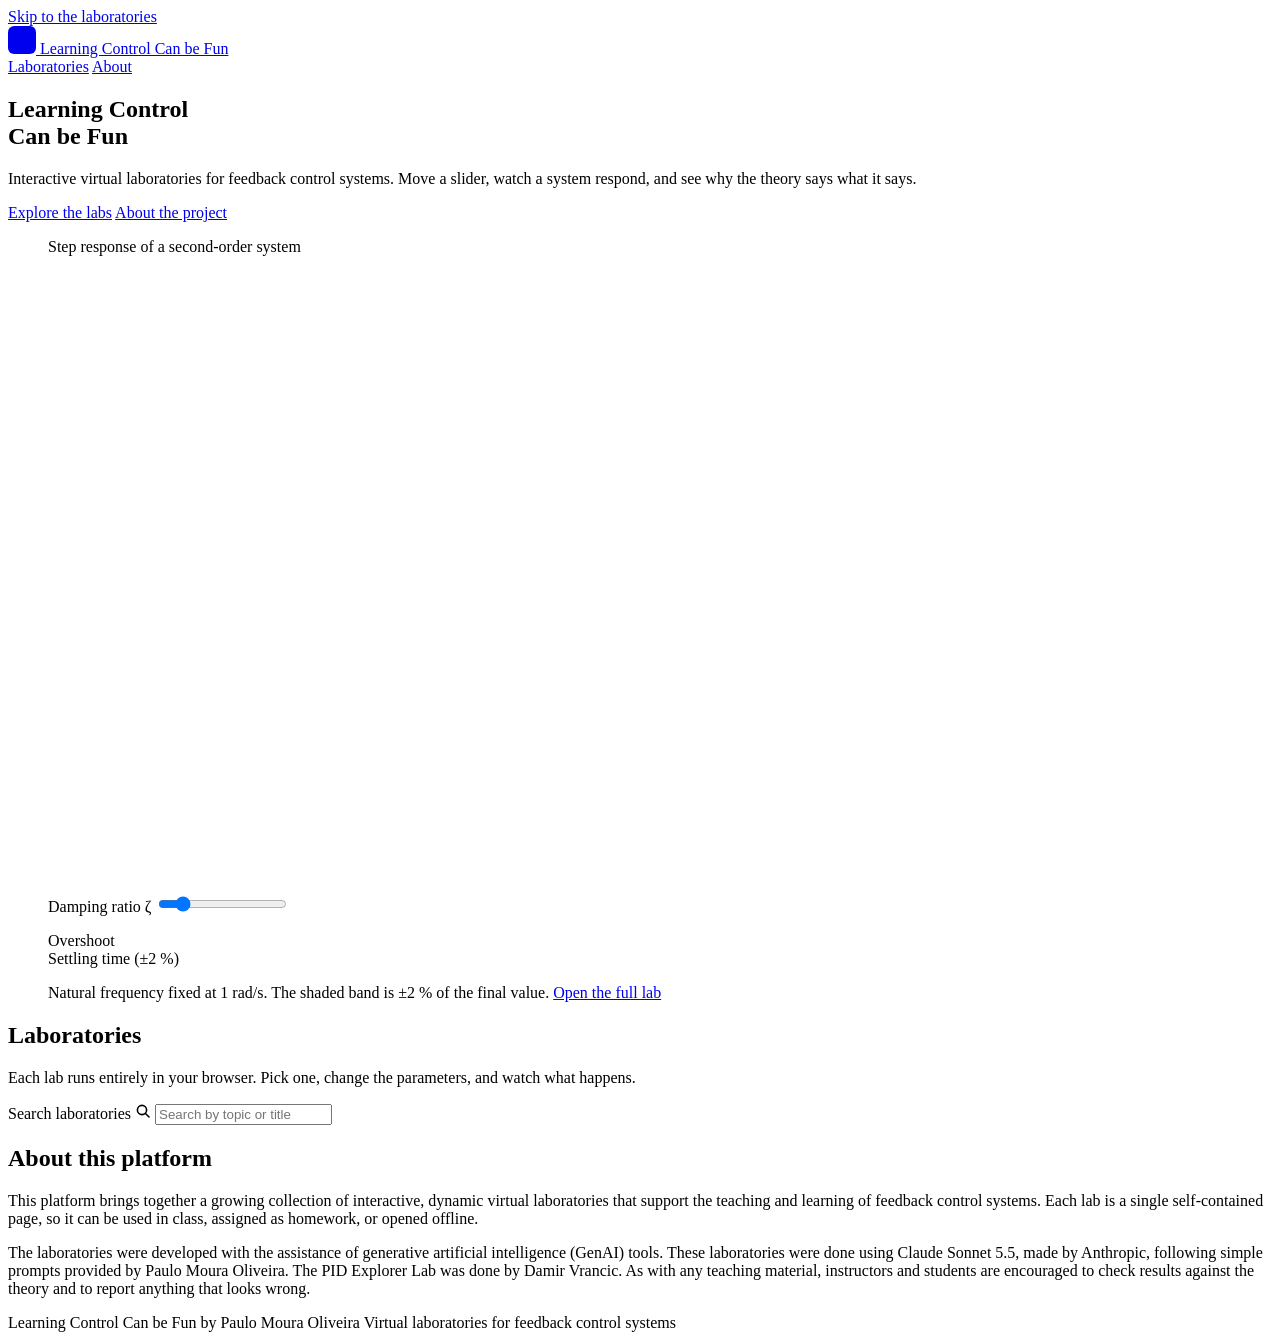
==== index.html @ dac84f68 "Add files via upload" ====
<!DOCTYPE html>
<html lang="en">
<head>
<meta charset="utf-8">
<meta name="viewport" content="width=device-width, initial-scale=1, viewport-fit=cover">
<title>Learning Control Can be Fun: interactive labs for feedback control systems</title>
<meta name="description" content="Interactive virtual laboratories for teaching and learning feedback control systems: step response, stability, steady-state error and PID control.">
<link rel="icon" href="data:image/svg+xml,%3Csvg xmlns='http://www.w3.org/2000/svg' viewBox='0 0 32 32'%3E%3Crect width='32' height='32' rx='7' fill='%230e1b33'/%3E%3Cpath d='M5 25V22C9 22 9 8 14 8s4 13 8 13 3-9 5-9' fill='none' stroke='%23ffb23e' stroke-width='2.6' stroke-linecap='round' stroke-linejoin='round'/%3E%3C/svg%3E">
<link rel="stylesheet" href="assets/site.css">
</head>
<body>
<a class="skip" href="#labs">Skip to the laboratories</a>

<header class="top">
  <div class="wrap top-in">
    <a class="brand" href="#top" aria-label="Learning Control Can be Fun, home">
      <svg width="28" height="28" viewBox="0 0 32 32" aria-hidden="true"><rect width="32" height="32" rx="7" fill="currentColor"/><path d="M5 25V22C9 22 9 8 14 8s4 13 8 13 3-9 5-9" fill="none" stroke="var(--amber)" stroke-width="2.6" stroke-linecap="round" stroke-linejoin="round"/></svg>
      <span>Learning Control Can be Fun</span>
    </a>
    <nav aria-label="Site">
      <a href="#labs">Laboratories</a>
      <a href="#about">About</a>
    </nav>
  </div>
</header>

<main id="top">
  <section class="hero">
    <div class="wrap hero-in">
      <div class="hero-text">
        <h1>Learning Control<br>Can be Fun</h1>
        <p class="lede">Interactive virtual laboratories for feedback control systems. Move a slider, watch a system respond, and see why the theory says what it says.</p>
        <div class="cta">
          <a class="btn primary" href="#labs">Explore the labs</a>
          <a class="btn" href="#about">About the project</a>
        </div>
        <p class="stat" id="count" aria-live="polite"></p>
      </div>

      <figure class="scope" aria-labelledby="scope-cap">
        <div class="scope-head">
          <span class="scope-title">Step response of a second-order system</span>
          <span class="scope-badge" id="verdict"></span>
        </div>
        <svg id="plot" viewBox="0 0 560 300" role="img" aria-label="Step response curve that changes with the damping ratio">
          <g id="grid"></g>
          <rect id="band" x="44" width="506"></rect>
          <line id="ref" x1="44" x2="550"></line>
          <path id="curve" pathLength="1"></path>
        </svg>
        <div class="scope-ctl">
          <label for="zeta">Damping ratio ζ <output id="zv"></output></label>
          <input id="zeta" type="range" min="0.1" max="2" step="0.05" value="0.4">
        </div>
        <dl class="readout">
          <div><dt>Overshoot</dt><dd id="os"></dd></div>
          <div><dt>Settling time (±2 %)</dt><dd id="ts"></dd></div>
        </dl>
        <figcaption id="scope-cap">Natural frequency fixed at 1 rad/s. The shaded band is ±2 % of the final value. <a id="scope-link" href="#labs">Open the full lab</a></figcaption>
      </figure>
    </div>
  </section>

  <section class="labs wrap" id="labs" aria-labelledby="labs-h">
    <div class="labs-head">
      <div>
        <h2 id="labs-h">Laboratories</h2>
        <p class="sub">Each lab runs entirely in your browser. Pick one, change the parameters, and watch what happens.</p>
      </div>
      <div class="tools">
        <label class="search"><span class="sr">Search laboratories</span>
          <svg width="16" height="16" viewBox="0 0 16 16" fill="none" stroke="currentColor" stroke-width="1.6" stroke-linecap="round" aria-hidden="true"><circle cx="7" cy="7" r="4.6"/><path d="m10.5 10.5 3.5 3.5"/></svg>
          <input id="q" type="search" placeholder="Search by topic or title" autocomplete="off">
        </label>
        <div class="chips" id="chips" role="group" aria-label="Filter by level"></div>
      </div>
    </div>
    <p class="empty" id="empty" hidden>No laboratory matches. Try a different word or clear the level filter.</p>
    <div class="cards" id="cards"></div>
  </section>

  <section class="about wrap" id="about" aria-labelledby="about-h">
    <h2 id="about-h">About this platform</h2>
    <div class="about-grid">
      <p>This platform brings together a growing collection of interactive, dynamic virtual laboratories that support the teaching and learning of feedback control systems. Each lab is a single self-contained page, so it can be used in class, assigned as homework, or opened offline.</p>
      <p>The laboratories were developed with the assistance of generative artificial intelligence (GenAI) tools. These laboratories were done using Claude Sonnet 5.5, made by Anthropic, following simple prompts provided by Paulo Moura Oliveira. The PID Explorer Lab was done by Damir Vrancic. As with any teaching material, instructors and students are encouraged to check results against the theory and to report anything that looks wrong.</p>
    </div>
  </section>
</main>

<footer class="foot">
  <div class="wrap">
    <span>Learning Control Can be Fun by Paulo Moura Oliveira</span>
    <span>Virtual laboratories for feedback control systems </span>
  </div>
</footer>

<script src="assets/labs.js"></script>
<script src="assets/app.js"></script>
</body>
</html>
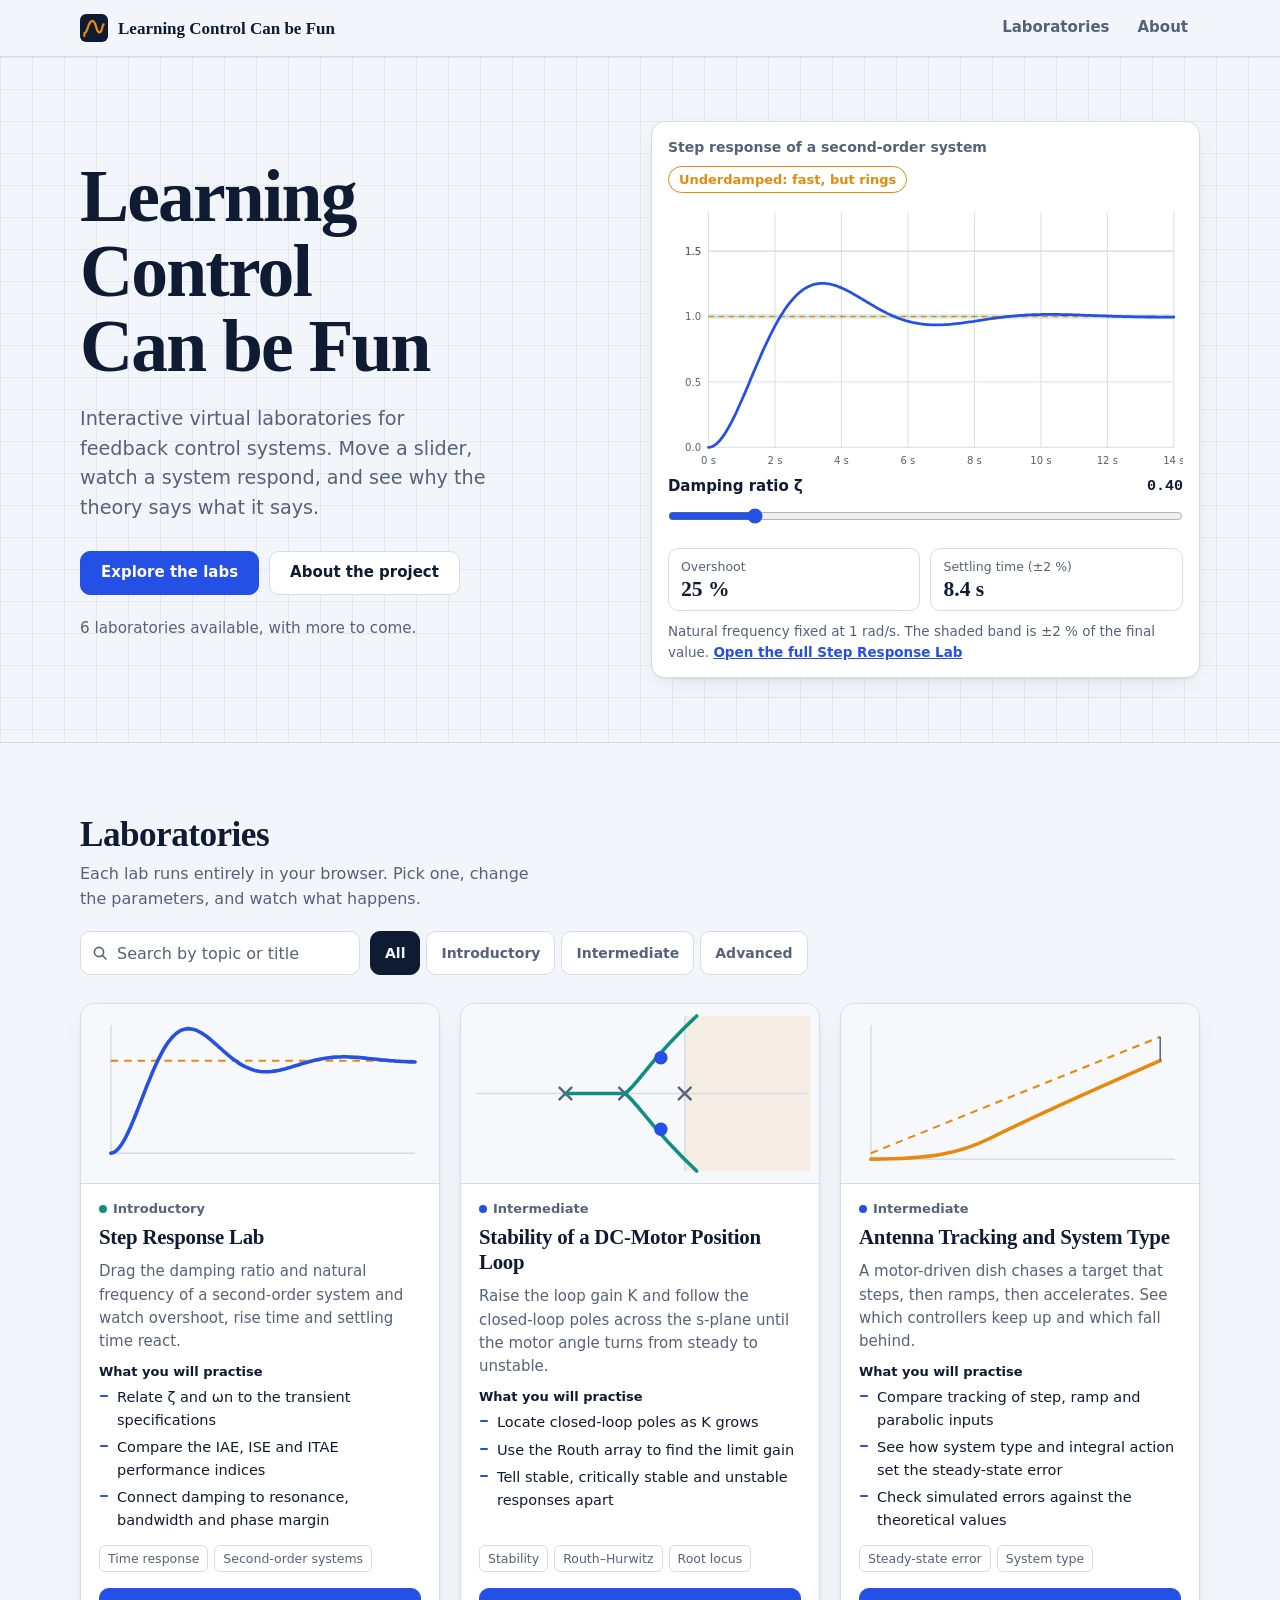
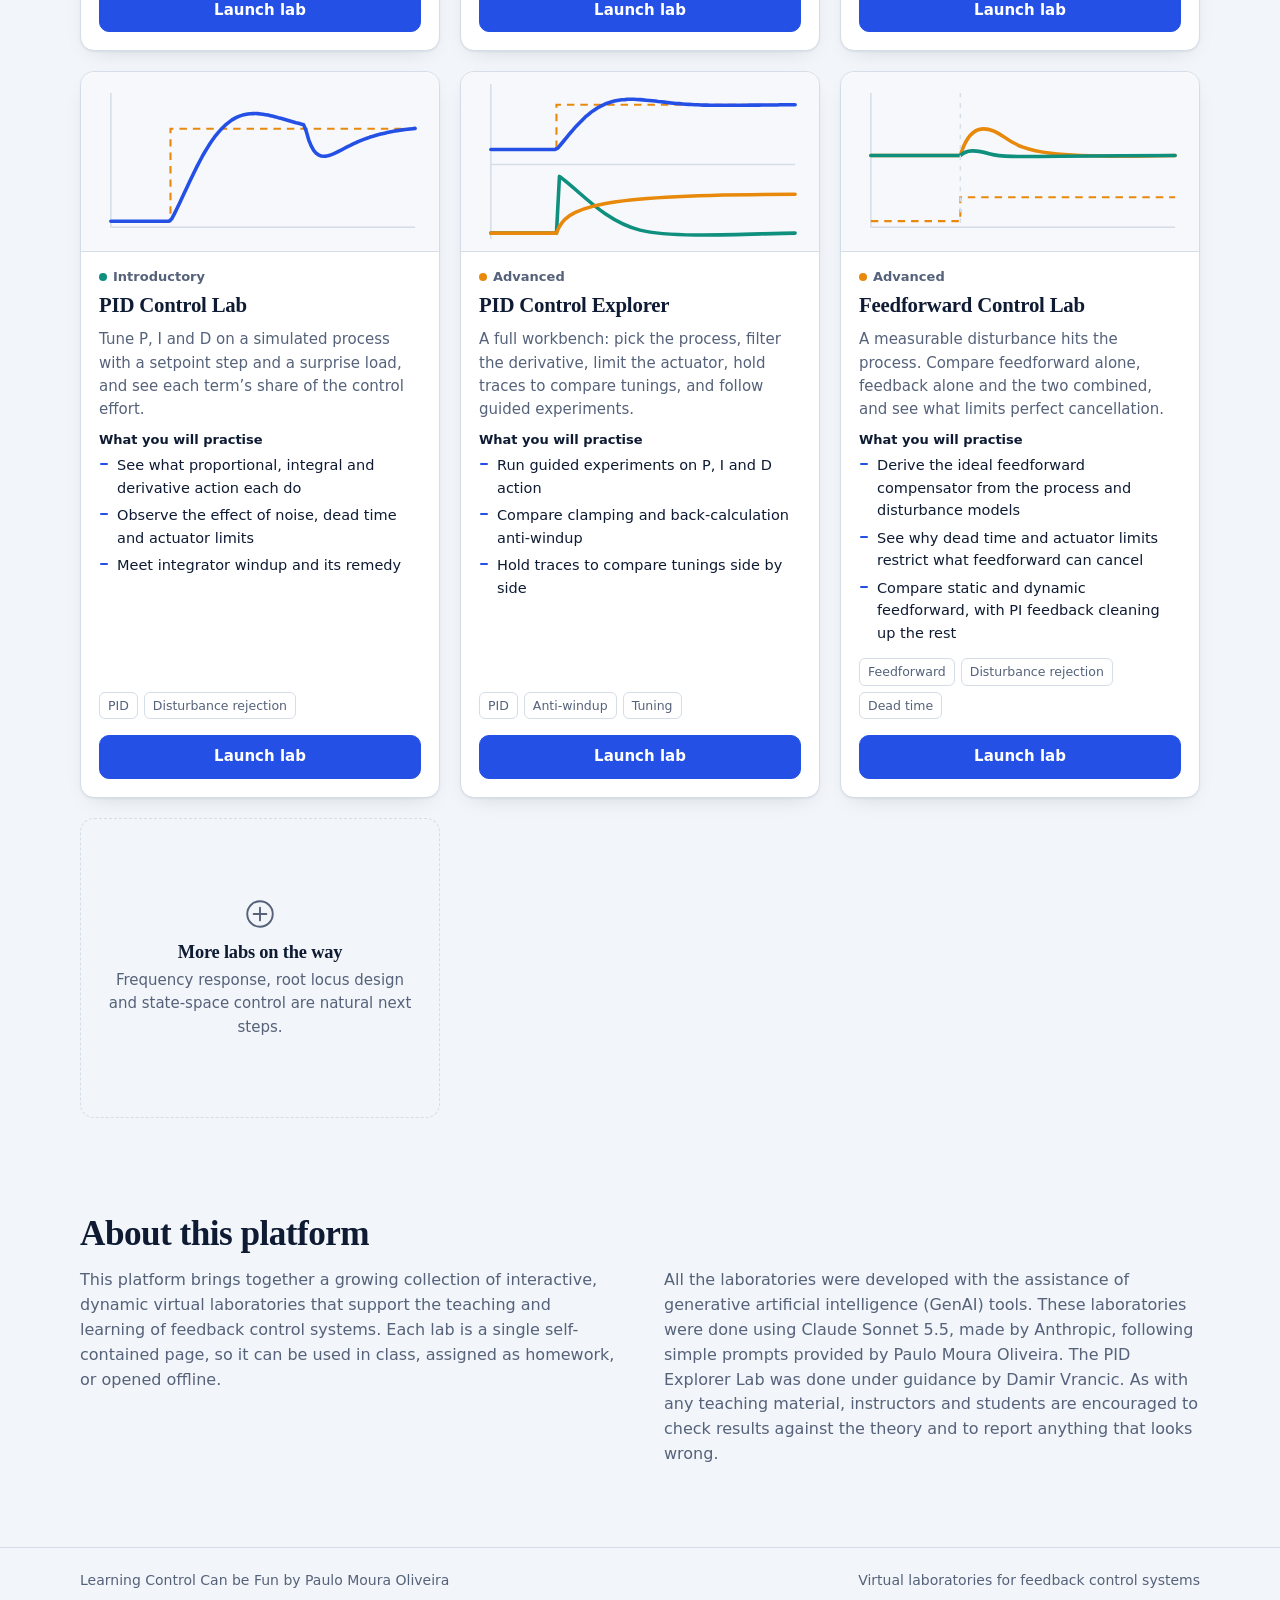
==== commit b184ab98: "Add files via upload" ====
--- a/index.html
+++ b/index.html
@@ -83,7 +83,7 @@
     <h2 id="about-h">About this platform</h2>
     <div class="about-grid">
       <p>This platform brings together a growing collection of interactive, dynamic virtual laboratories that support the teaching and learning of feedback control systems. Each lab is a single self-contained page, so it can be used in class, assigned as homework, or opened offline.</p>
-      <p>The laboratories were developed with the assistance of generative artificial intelligence (GenAI) tools. These laboratories were done using Claude Sonnet 5.5, made by Anthropic, following simple prompts provided by Paulo Moura Oliveira. The PID Explorer Lab was done by Damir Vrancic. As with any teaching material, instructors and students are encouraged to check results against the theory and to report anything that looks wrong.</p>
+      <p>All the laboratories were developed with the assistance of generative artificial intelligence (GenAI) tools. These laboratories were done using Claude Sonnet 5.5, made by Anthropic, following simple prompts provided by Paulo Moura Oliveira. The PID Explorer Lab was done under guidance by Damir Vrancic. As with any teaching material, instructors and students are encouraged to check results against the theory and to report anything that looks wrong.</p>
     </div>
   </section>
 </main>
--- a/assets/site.css
+++ b/assets/site.css
@@ -0,0 +1,147 @@
+:root{
+  --bg:#f2f5f9; --surface:#ffffff; --ink:#0e1b33; --mute:#55627a; --line:#d5dde8;
+  --blue:#2450e6; --blue-ink:#ffffff; --amber:#e8890c; --teal:#0f8f7e; --grid:rgba(14,27,51,.06);
+  --shadow:0 1px 2px rgba(14,27,51,.06),0 8px 24px -12px rgba(14,27,51,.18);
+  --serif:"Iowan Old Style","Palatino Linotype",Palatino,"Book Antiqua",Georgia,serif;
+  --sans:system-ui,-apple-system,"Segoe UI",Roboto,"Helvetica Neue",Arial,sans-serif;
+  color-scheme:light;
+}
+@media (prefers-color-scheme:dark){
+  :root{
+    --bg:#0a1020; --surface:#121a2e; --ink:#e8edf7; --mute:#9aa8c2; --line:#25304a;
+    --blue:#7a9bff; --blue-ink:#0a1020; --amber:#ffb23e; --teal:#3cd1bb; --grid:rgba(232,237,247,.06);
+    --shadow:0 1px 2px rgba(0,0,0,.4),0 10px 28px -14px rgba(0,0,0,.7);
+    color-scheme:dark;
+  }
+}
+*,*::before,*::after{box-sizing:border-box}
+html{scroll-behavior:smooth;scroll-padding-top:72px}
+body{margin:0;background:var(--bg);color:var(--ink);font:16px/1.55 var(--sans);-webkit-text-size-adjust:100%}
+a{color:inherit}
+.wrap{max-width:1160px;margin:0 auto;padding:0 20px}
+.sr{position:absolute;width:1px;height:1px;overflow:hidden;clip:rect(0 0 0 0);white-space:nowrap}
+.skip{position:absolute;left:12px;top:-60px;background:var(--ink);color:var(--bg);padding:8px 14px;border-radius:8px;z-index:100}
+.skip:focus{top:12px}
+:focus-visible{outline:2px solid var(--blue);outline-offset:3px;border-radius:4px}
+
+/* header */
+.top{position:sticky;top:0;z-index:20;background:color-mix(in srgb,var(--bg) 88%,transparent);backdrop-filter:blur(10px);-webkit-backdrop-filter:blur(10px);border-bottom:1px solid var(--line);padding-top:env(safe-area-inset-top,0px)}
+.top-in{display:flex;align-items:center;justify-content:space-between;height:56px}
+.brand{display:flex;align-items:center;gap:10px;text-decoration:none;font:700 17px/1 var(--serif);color:var(--ink)}
+.brand svg{color:var(--ink)}
+.top nav{display:flex;gap:4px}
+.top nav a{padding:8px 12px;border-radius:8px;text-decoration:none;color:var(--mute);font-weight:600;font-size:15px}
+.top nav a:hover{color:var(--ink);background:color-mix(in srgb,var(--ink) 7%,transparent)}
+@media(max-width:560px){.brand{font-size:15px}.brand svg{width:24px;height:24px}.top nav a{padding:8px 8px;font-size:14px}.top nav a[href='#about']{display:none}}
+
+/* hero */
+.hero{background-image:linear-gradient(var(--grid) 1px,transparent 1px),linear-gradient(90deg,var(--grid) 1px,transparent 1px);background-size:32px 32px;border-bottom:1px solid var(--line);
+  -webkit-mask-image:none}
+.hero-in{display:grid;grid-template-columns:minmax(0,1fr) minmax(0,1.05fr);gap:48px;align-items:center;padding-top:64px;padding-bottom:64px}
+h1{font:700 clamp(2.6rem,6.2vw,4.6rem)/1.02 var(--serif);letter-spacing:-.025em;margin:0 0 20px}
+.lede{font-size:1.2rem;color:var(--mute);max-width:34ch;margin:0 0 28px}
+.cta{display:flex;flex-wrap:wrap;gap:10px}
+.btn{display:inline-flex;align-items:center;justify-content:center;min-height:44px;padding:0 20px;border-radius:10px;border:1px solid var(--line);background:var(--surface);color:var(--ink);font:600 15px/1 var(--sans);text-decoration:none;cursor:pointer;transition:border-color .15s,transform .15s}
+.btn:hover{border-color:var(--ink)}
+.btn.primary{background:var(--blue);border-color:var(--blue);color:var(--blue-ink)}
+.btn.primary:hover{filter:brightness(1.08);border-color:var(--blue)}
+.stat{margin:22px 0 0;color:var(--mute);font-size:.95rem}
+
+/* oscilloscope panel */
+.scope{margin:0;background:var(--surface);border:1px solid var(--line);border-radius:14px;padding:16px 16px 14px;box-shadow:var(--shadow)}
+.scope-head{display:flex;flex-wrap:wrap;justify-content:space-between;align-items:center;gap:10px;margin-bottom:6px}
+.scope-title{font:600 14px/1.3 var(--sans);color:var(--mute)}
+.scope-badge{font:700 13px/1 var(--sans);padding:6px 10px;border-radius:999px;border:1px solid currentColor;white-space:nowrap}
+.scope-badge[data-k="under"]{color:var(--amber)}
+.scope-badge[data-k="crit"]{color:var(--teal)}
+.scope-badge[data-k="over"]{color:var(--blue)}
+#plot{display:block;width:100%;height:auto}
+#plot .gl{stroke:var(--line);stroke-width:1}
+#plot text{fill:var(--mute);font:11px var(--sans)}
+#band{fill:var(--teal);opacity:.14}
+#ref{stroke:var(--amber);stroke-width:1.6;stroke-dasharray:6 5}
+#curve{fill:none;stroke:var(--blue);stroke-width:3;stroke-linecap:round;stroke-linejoin:round;stroke-dasharray:1;stroke-dashoffset:0}
+#curve.draw{animation:draw 1.5s cubic-bezier(.3,.6,.2,1) both}
+@keyframes draw{from{stroke-dashoffset:1}to{stroke-dashoffset:0}}
+.scope-ctl label{display:flex;justify-content:space-between;font-weight:600;font-size:15px;margin-bottom:2px}
+.scope-ctl output{font-variant-numeric:tabular-nums;font-family:ui-monospace,Menlo,Consolas,monospace}
+input[type=range]{width:100%;accent-color:var(--blue);height:32px;margin:0}
+.readout{display:grid;grid-template-columns:1fr 1fr;gap:10px;margin:8px 0 10px}
+.readout div{border:1px solid var(--line);border-radius:10px;padding:8px 12px}
+.readout dt{font-size:12.5px;color:var(--mute)}
+.readout dd{margin:0;font:700 1.35rem/1.2 var(--serif);font-variant-numeric:tabular-nums}
+.scope figcaption{font-size:13.5px;color:var(--mute)}
+.scope figcaption a{color:var(--blue);font-weight:600}
+
+/* labs */
+.labs{padding-top:72px;padding-bottom:24px}
+.labs-head{display:flex;flex-wrap:wrap;justify-content:space-between;align-items:flex-end;gap:20px;margin-bottom:28px}
+h2{font:700 clamp(1.7rem,3.4vw,2.2rem)/1.15 var(--serif);letter-spacing:-.015em;margin:0 0 6px}
+.sub{margin:0;color:var(--mute);max-width:46ch}
+.tools{display:flex;flex-wrap:wrap;gap:10px;align-items:center}
+.search{position:relative;display:block}
+.search svg{position:absolute;left:12px;top:50%;transform:translateY(-50%);color:var(--mute);pointer-events:none}
+.search input{height:44px;width:280px;max-width:100%;padding:0 12px 0 36px;border-radius:10px;border:1px solid var(--line);background:var(--surface);color:var(--ink);font:inherit}
+.search input::placeholder{color:var(--mute)}
+.chips{display:flex;gap:6px;flex-wrap:wrap}
+.chip{min-height:44px;padding:0 14px;border-radius:10px;border:1px solid var(--line);background:var(--surface);color:var(--mute);font:600 14px/1 var(--sans);cursor:pointer}
+.chip:hover{color:var(--ink);border-color:var(--ink)}
+.chip[aria-pressed="true"]{background:var(--ink);border-color:var(--ink);color:var(--bg)}
+.empty{padding:28px;border:1px dashed var(--line);border-radius:12px;color:var(--mute);text-align:center}
+
+.cards{display:grid;grid-template-columns:repeat(auto-fill,minmax(310px,1fr));gap:20px}
+.card{position:relative;display:flex;flex-direction:column;background:var(--surface);border:1px solid var(--line);border-radius:14px;overflow:hidden;box-shadow:var(--shadow);transition:border-color .15s,transform .15s}
+.card:hover{border-color:var(--blue);transform:translateY(-2px)}
+.thumb{display:block;width:100%;height:auto;background:color-mix(in srgb,var(--bg) 70%,var(--surface));border-bottom:1px solid var(--line)}
+.thumb .ax{stroke:var(--line);stroke-width:1;fill:none}
+.thumb .dash{stroke:var(--amber);stroke-width:1.4;stroke-dasharray:5 4;fill:none}
+.thumb .ln{fill:none;stroke:var(--blue);stroke-width:2.4;stroke-linecap:round;stroke-linejoin:round;stroke-dasharray:1;stroke-dashoffset:0}
+.thumb .ln.b{stroke:var(--teal)}
+.thumb .ln.c{stroke:var(--amber)}
+.thumb .zone{fill:var(--amber);opacity:.1}
+.thumb .px{stroke:var(--mute);stroke-width:1.6;stroke-linecap:round}
+.thumb .pd{fill:var(--blue)}
+.card:hover .thumb .ln,.card:focus-within .thumb .ln{animation:draw .9s ease-out both}
+.card-body{display:flex;flex-direction:column;gap:10px;padding:18px 18px 18px;flex:1}
+.meta{display:flex;flex-wrap:wrap;gap:6px 8px;align-items:center}
+.level{display:inline-flex;align-items:center;gap:6px;font:600 13px/1 var(--sans);color:var(--mute)}
+.level i{width:8px;height:8px;border-radius:50%;background:var(--teal)}
+.level[data-l="Intermediate"] i{background:var(--blue)}
+.level[data-l="Advanced"] i{background:var(--amber)}
+.card h3{font:700 1.3rem/1.2 var(--serif);margin:0;letter-spacing:-.01em}
+.card p{margin:0;color:var(--mute);font-size:15px}
+.goals{margin:0;padding:0;list-style:none;display:grid;gap:5px;font-size:14.5px}
+.goals li{position:relative;padding-left:18px}
+.goals li::before{content:"";position:absolute;left:1px;top:.62em;width:8px;height:2px;background:var(--blue);border-radius:2px}
+.goals-h{font:600 13px/1 var(--sans);color:var(--ink);margin:2px 0 -2px}
+.tags{display:flex;flex-wrap:wrap;gap:6px;margin-top:auto;padding-top:4px}
+.tag{font-size:12.5px;color:var(--mute);border:1px solid var(--line);border-radius:6px;padding:3px 8px}
+.card .btn{margin-top:6px;align-self:stretch}
+.card.soon{border-style:dashed;box-shadow:none;background:transparent;justify-content:center;align-items:center;text-align:center;padding:36px 24px;min-height:300px}
+.card.soon:hover{transform:none;border-color:var(--line)}
+.card.soon h3{font-size:1.15rem;margin-bottom:6px}
+.card.soon svg{color:var(--mute);margin-bottom:10px}
+
+/* about */
+.about{padding-top:72px;padding-bottom:80px}
+.about-grid{display:grid;grid-template-columns:repeat(auto-fit,minmax(300px,1fr));gap:24px 48px;margin-top:14px}
+.about-grid p{margin:0;color:var(--mute);max-width:62ch}
+.foot{border-top:1px solid var(--line);padding:22px 0 calc(22px + env(safe-area-inset-bottom,0px));color:var(--mute);font-size:14px}
+.foot .wrap{display:flex;flex-wrap:wrap;justify-content:space-between;gap:6px 24px}
+
+@media(max-width:900px){
+  .hero-in{grid-template-columns:1fr;gap:36px;padding-top:44px;padding-bottom:44px}
+  .lede{max-width:46ch}
+}
+@media(max-width:520px){
+  .wrap{padding:0 16px}
+  .hero-in{padding-top:36px}
+  .cta .btn{flex:1 1 100%}
+  .search input{width:100%}.search{flex:1 1 100%}
+  .cards{grid-template-columns:1fr}
+}
+@media(prefers-reduced-motion:reduce){
+  html{scroll-behavior:auto}
+  #curve.draw,.card:hover .thumb .ln,.card:focus-within .thumb .ln{animation:none}
+  .card,.btn{transition:none}.card:hover{transform:none}
+}
